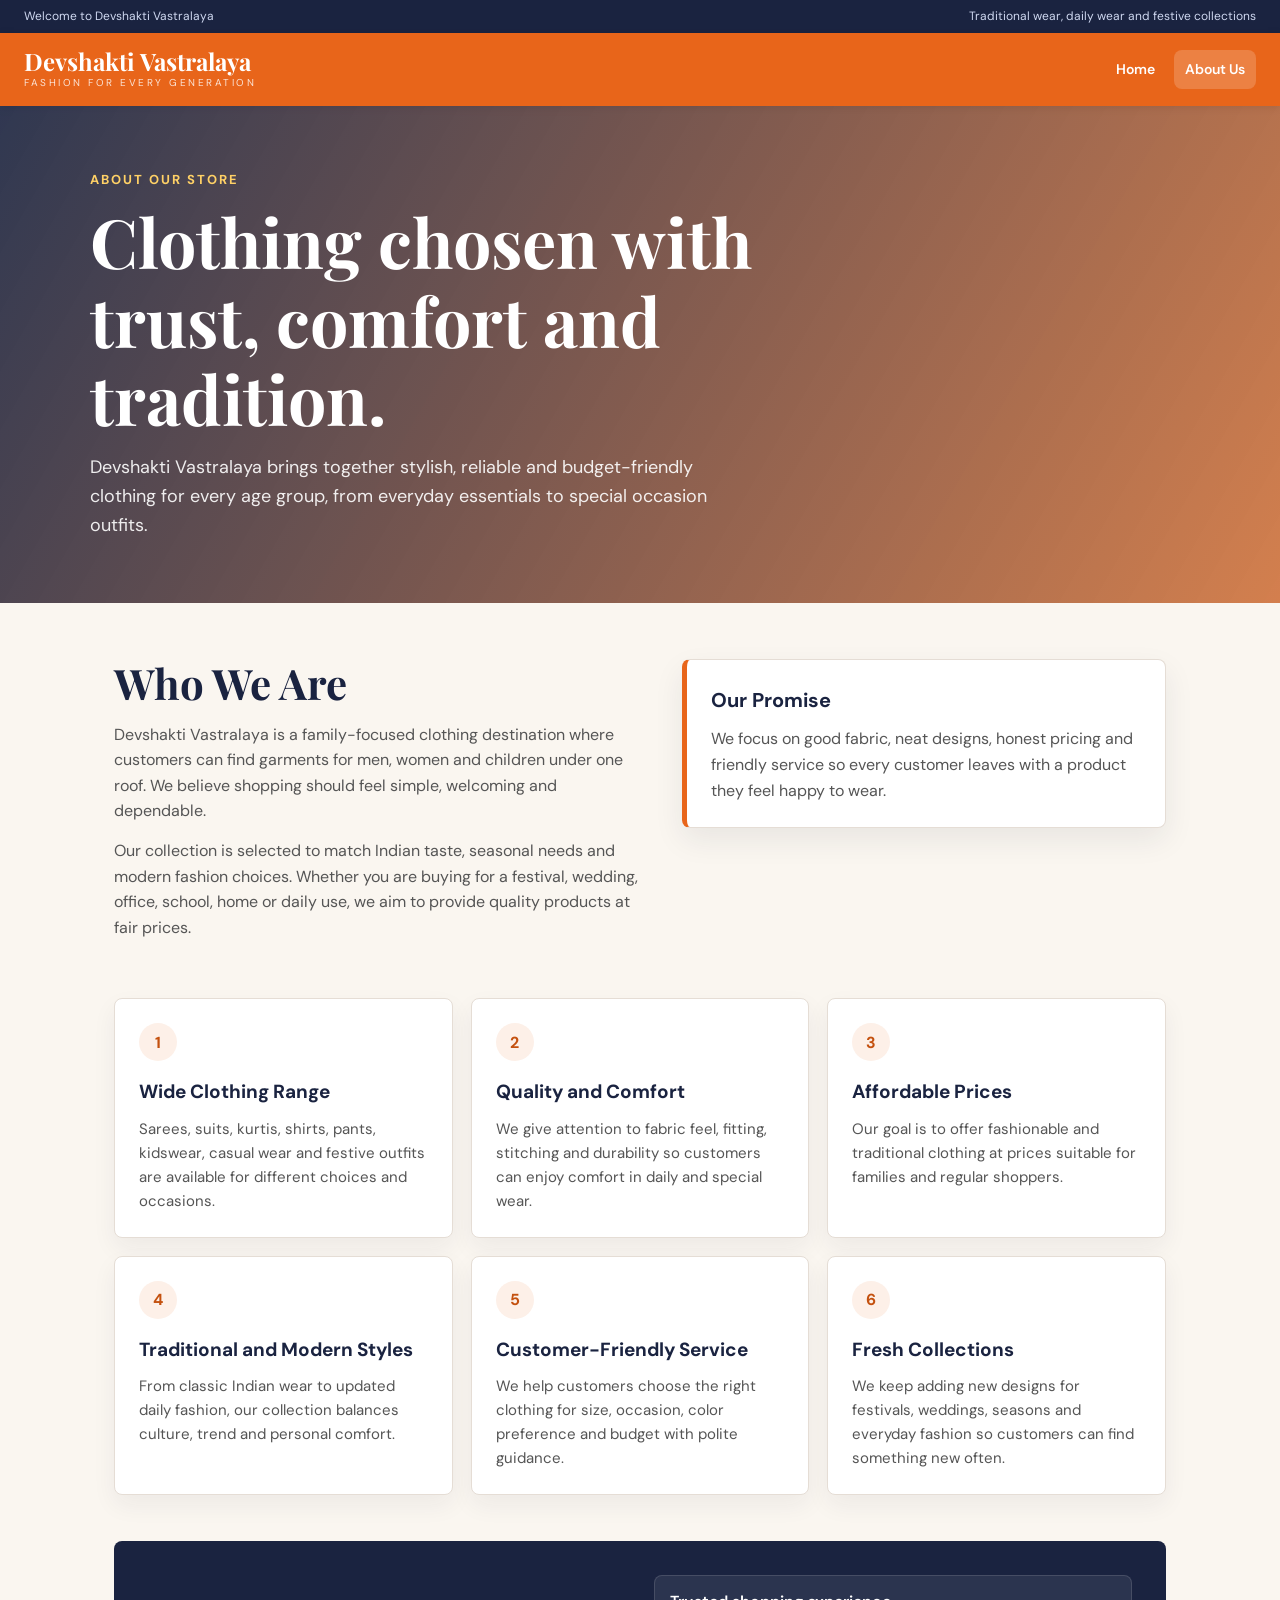
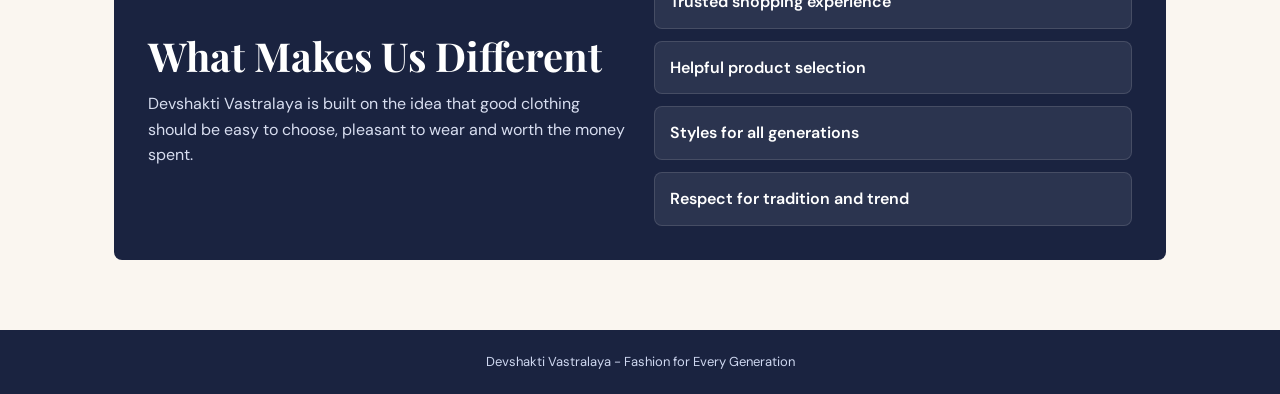
==== aboutus.html @ 8c744406 "add aboutus pages" ====
<!DOCTYPE html>
<html lang="en">

<head>
  <meta charset="UTF-8" />
  <meta name="viewport" content="width=device-width, initial-scale=1.0" />
  <title>About Us - Devshakti Vastralaya</title>
  <link
    href="https://fonts.googleapis.com/css2?family=Playfair+Display:wght@500;700&family=DM+Sans:wght@300;400;500;600;700&display=swap"
    rel="stylesheet" />
  <style>
    :root {
      --saffron: #E8651A;
      --saffron-dark: #C4510F;
      --saffron-light: #FDF0E8;
      --navy: #1A2340;
      --navy-mid: #2C3A5C;
      --gold: #D4A017;
      --cream: #FAF6F0;
      --text: #1C1C1C;
      --text-mid: #555;
      --border: #E5DDD5;
      --white: #fff;
      --radius: 8px;
    }

    * {
      margin: 0;
      padding: 0;
      box-sizing: border-box;
    }

    body {
      font-family: 'DM Sans', sans-serif;
      color: var(--text);
      background: var(--cream);
      line-height: 1.6;
    }

    a {
      color: inherit;
      text-decoration: none;
    }

    .topbar {
      background: var(--navy);
      color: #cfd8f0;
      font-size: 12px;
      padding: 7px 24px;
      display: flex;
      justify-content: space-between;
      gap: 12px;
      flex-wrap: wrap;
    }

    .header {
      background: var(--saffron);
      color: var(--white);
      padding: 15px 24px;
      display: flex;
      justify-content: space-between;
      align-items: center;
      gap: 18px;
      box-shadow: 0 2px 8px rgba(0, 0, 0, 0.18);
    }

    .logo-text {
      font-family: 'Playfair Display', serif;
      font-size: 24px;
      font-weight: 700;
      line-height: 1.1;
    }

    .logo-sub {
      font-size: 10px;
      letter-spacing: 2.5px;
      text-transform: uppercase;
      color: rgba(255, 255, 255, 0.82);
    }

    .nav {
      display: flex;
      align-items: center;
      gap: 8px;
      flex-wrap: wrap;
    }

    .nav a {
      color: var(--white);
      font-size: 14px;
      font-weight: 600;
      padding: 8px 11px;
      border-radius: var(--radius);
      transition: background .2s;
    }

    .nav a:hover,
    .nav a.active {
      background: rgba(255, 255, 255, 0.18);
    }

    .hero {
      background:
        linear-gradient(120deg, rgba(26, 35, 64, 0.9), rgba(196, 81, 15, 0.72)),
        url("https://images.unsplash.com/photo-1603252109303-2751441dd157?auto=format&fit=crop&w=1600&q=80") center/cover;
      color: var(--white);
      min-height: 340px;
      display: grid;
      align-items: center;
      padding: 64px 24px;
    }

    .hero-inner,
    .content {
      width: min(1100px, 100%);
      margin: 0 auto;
    }

    .eyebrow {
      color: #FFD166;
      font-size: 13px;
      font-weight: 700;
      letter-spacing: 2px;
      text-transform: uppercase;
      margin-bottom: 12px;
    }

    h1,
    h2 {
      font-family: 'Playfair Display', serif;
      line-height: 1.15;
    }

    h1 {
      font-size: clamp(38px, 6vw, 68px);
      max-width: 760px;
      margin-bottom: 16px;
    }

    .hero p {
      max-width: 660px;
      font-size: 18px;
      color: rgba(255, 255, 255, 0.9);
    }

    .content {
      padding: 56px 24px 70px;
    }

    .intro {
      display: grid;
      grid-template-columns: 1.05fr .95fr;
      gap: 34px;
      align-items: start;
      margin-bottom: 44px;
    }

    .section-title {
      color: var(--navy);
      font-size: clamp(28px, 4vw, 42px);
      margin-bottom: 14px;
    }

    .intro p {
      color: var(--text-mid);
      font-size: 16px;
      margin-bottom: 14px;
    }

    .highlight-box {
      background: var(--white);
      border: 1px solid var(--border);
      border-left: 5px solid var(--saffron);
      border-radius: var(--radius);
      padding: 24px;
      box-shadow: 0 12px 30px rgba(26, 35, 64, 0.08);
    }

    .highlight-box h3 {
      color: var(--navy);
      font-size: 20px;
      margin-bottom: 10px;
    }

    .highlight-box p {
      color: var(--text-mid);
      margin: 0;
    }

    .points {
      display: grid;
      grid-template-columns: repeat(3, 1fr);
      gap: 18px;
      margin-bottom: 46px;
    }

    .point {
      background: var(--white);
      border: 1px solid var(--border);
      border-radius: var(--radius);
      padding: 24px;
      min-height: 190px;
      box-shadow: 0 10px 24px rgba(26, 35, 64, 0.06);
    }

    .point-number {
      width: 38px;
      height: 38px;
      border-radius: 50%;
      display: grid;
      place-items: center;
      background: var(--saffron-light);
      color: var(--saffron-dark);
      font-weight: 700;
      margin-bottom: 16px;
    }

    .point h3 {
      color: var(--navy);
      font-size: 19px;
      margin-bottom: 9px;
    }

    .point p {
      color: var(--text-mid);
      font-size: 15px;
    }

    .values {
      background: var(--navy);
      color: var(--white);
      border-radius: var(--radius);
      padding: 34px;
      display: grid;
      grid-template-columns: 1fr 1fr;
      gap: 28px;
      align-items: center;
    }

    .values h2 {
      font-size: clamp(28px, 4vw, 40px);
      margin-bottom: 12px;
    }

    .values p {
      color: #d8def0;
    }

    .value-list {
      list-style: none;
      display: grid;
      gap: 12px;
    }

    .value-list li {
      background: rgba(255, 255, 255, 0.08);
      border: 1px solid rgba(255, 255, 255, 0.12);
      border-radius: var(--radius);
      padding: 13px 15px;
      font-weight: 600;
    }

    .footer {
      background: var(--navy);
      color: #cfd8f0;
      text-align: center;
      padding: 22px 24px;
      font-size: 13px;
    }

    @media (max-width: 850px) {
      .header {
        align-items: flex-start;
        flex-direction: column;
      }

      .intro,
      .values {
        grid-template-columns: 1fr;
      }

      .points {
        grid-template-columns: 1fr 1fr;
      }
    }

    @media (max-width: 560px) {
      .topbar,
      .header,
      .hero,
      .content {
        padding-left: 18px;
        padding-right: 18px;
      }

      .hero {
        min-height: 300px;
      }

      .points {
        grid-template-columns: 1fr;
      }

      .values {
        padding: 24px;
      }
    }
  </style>
</head>

<body>
  <div class="topbar">
    <span>Welcome to Devshakti Vastralaya</span>
    <span>Traditional wear, daily wear and festive collections</span>
  </div>

  <header class="header">
    <a href="index.html" aria-label="Go to homepage">
      <div class="logo-text">Devshakti Vastralaya</div>
      <div class="logo-sub">Fashion for Every Generation</div>
    </a>
    <nav class="nav" aria-label="Main navigation">
      <a href="index.html">Home</a>
      <a class="active" href="aboutus.html">About Us</a>
    </nav>
  </header>

  <main>
    <section class="hero">
      <div class="hero-inner">
        <div class="eyebrow">About Our Store</div>
        <h1>Clothing chosen with trust, comfort and tradition.</h1>
        <p>
          Devshakti Vastralaya brings together stylish, reliable and budget-friendly clothing for every age group,
          from everyday essentials to special occasion outfits.
        </p>
      </div>
    </section>

    <section class="content">
      <div class="intro">
        <div>
          <h2 class="section-title">Who We Are</h2>
          <p>
            Devshakti Vastralaya is a family-focused clothing destination where customers can find garments for men,
            women and children under one roof. We believe shopping should feel simple, welcoming and dependable.
          </p>
          <p>
            Our collection is selected to match Indian taste, seasonal needs and modern fashion choices. Whether you
            are buying for a festival, wedding, office, school, home or daily use, we aim to provide quality products at
            fair prices.
          </p>
        </div>

        <aside class="highlight-box">
          <h3>Our Promise</h3>
          <p>
            We focus on good fabric, neat designs, honest pricing and friendly service so every customer leaves with a
            product they feel happy to wear.
          </p>
        </aside>
      </div>

      <div class="points" aria-label="About Devshakti Vastralaya highlights">
        <article class="point">
          <div class="point-number">1</div>
          <h3>Wide Clothing Range</h3>
          <p>
            Sarees, suits, kurtis, shirts, pants, kidswear, casual wear and festive outfits are available for different
            choices and occasions.
          </p>
        </article>

        <article class="point">
          <div class="point-number">2</div>
          <h3>Quality and Comfort</h3>
          <p>
            We give attention to fabric feel, fitting, stitching and durability so customers can enjoy comfort in daily
            and special wear.
          </p>
        </article>

        <article class="point">
          <div class="point-number">3</div>
          <h3>Affordable Prices</h3>
          <p>
            Our goal is to offer fashionable and traditional clothing at prices suitable for families and regular
            shoppers.
          </p>
        </article>

        <article class="point">
          <div class="point-number">4</div>
          <h3>Traditional and Modern Styles</h3>
          <p>
            From classic Indian wear to updated daily fashion, our collection balances culture, trend and personal
            comfort.
          </p>
        </article>

        <article class="point">
          <div class="point-number">5</div>
          <h3>Customer-Friendly Service</h3>
          <p>
            We help customers choose the right clothing for size, occasion, color preference and budget with polite
            guidance.
          </p>
        </article>

        <article class="point">
          <div class="point-number">6</div>
          <h3>Fresh Collections</h3>
          <p>
            We keep adding new designs for festivals, weddings, seasons and everyday fashion so customers can find
            something new often.
          </p>
        </article>
      </div>

      <section class="values" aria-label="Devshakti Vastralaya values">
        <div>
          <h2>What Makes Us Different</h2>
          <p>
            Devshakti Vastralaya is built on the idea that good clothing should be easy to choose, pleasant to wear and
            worth the money spent.
          </p>
        </div>
        <ul class="value-list">
          <li>Trusted shopping experience</li>
          <li>Helpful product selection</li>
          <li>Styles for all generations</li>
          <li>Respect for tradition and trend</li>
        </ul>
      </section>
    </section>
  </main>

  <footer class="footer">
    <p>Devshakti Vastralaya - Fashion for Every Generation</p>
  </footer>
</body>

</html>
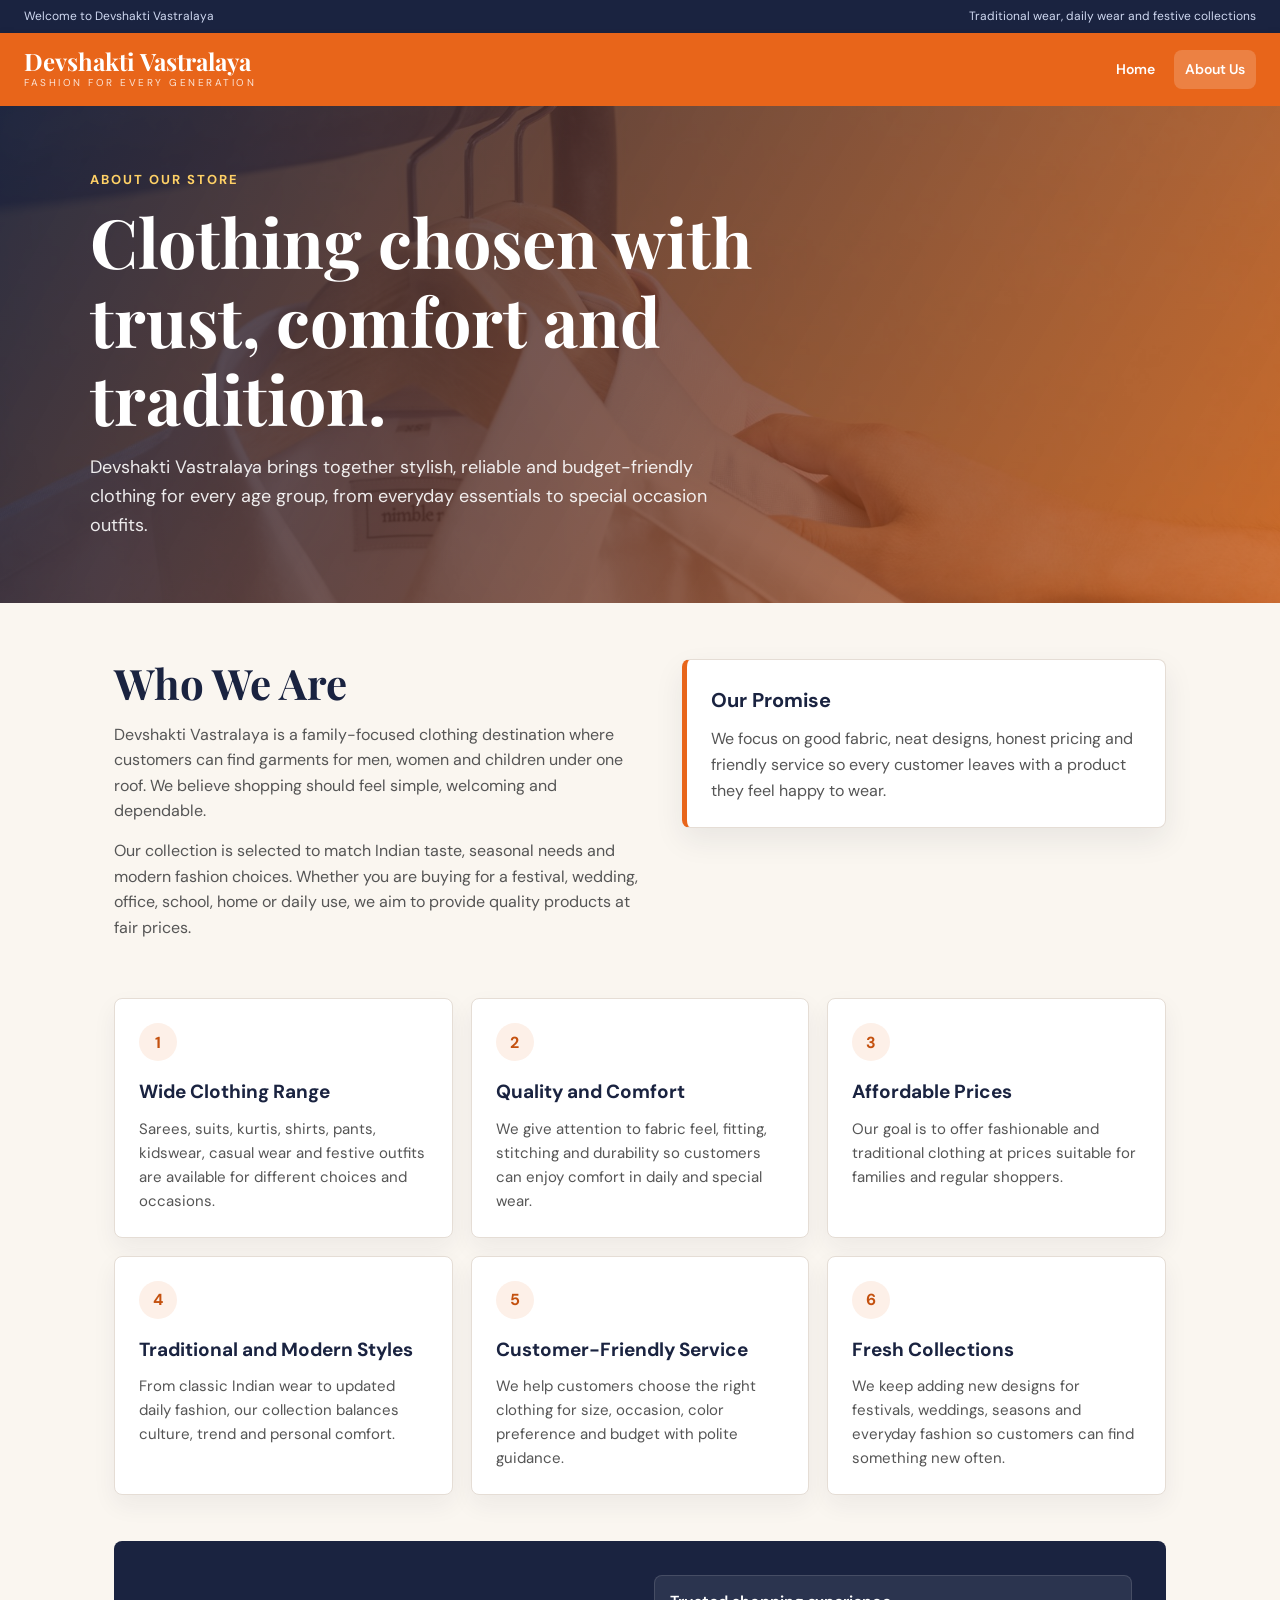
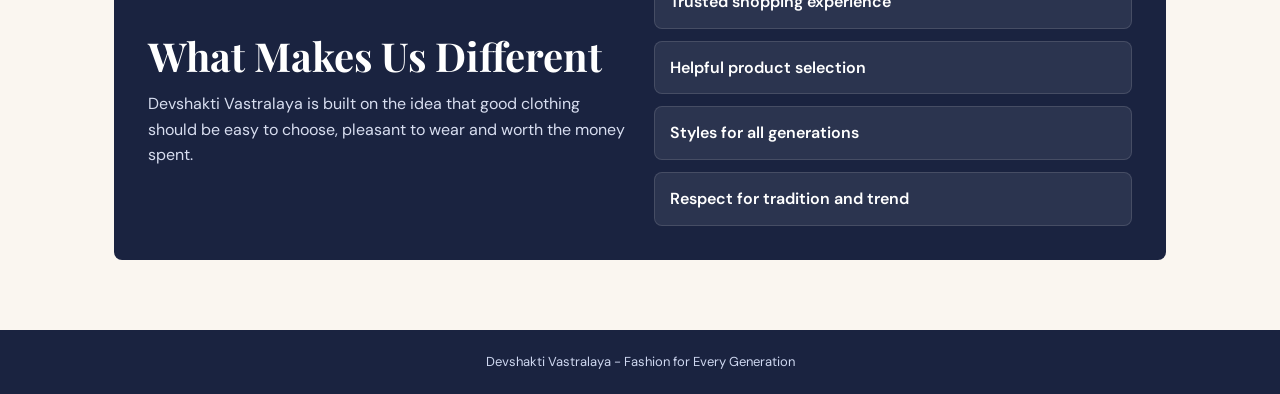
==== commit a8ea3e55: "update code all page" ====
--- a/aboutus.html
+++ b/aboutus.html
@@ -8,304 +8,7 @@
   <link
     href="https://fonts.googleapis.com/css2?family=Playfair+Display:wght@500;700&family=DM+Sans:wght@300;400;500;600;700&display=swap"
     rel="stylesheet" />
-  <style>
-    :root {
-      --saffron: #E8651A;
-      --saffron-dark: #C4510F;
-      --saffron-light: #FDF0E8;
-      --navy: #1A2340;
-      --navy-mid: #2C3A5C;
-      --gold: #D4A017;
-      --cream: #FAF6F0;
-      --text: #1C1C1C;
-      --text-mid: #555;
-      --border: #E5DDD5;
-      --white: #fff;
-      --radius: 8px;
-    }
-
-    * {
-      margin: 0;
-      padding: 0;
-      box-sizing: border-box;
-    }
-
-    body {
-      font-family: 'DM Sans', sans-serif;
-      color: var(--text);
-      background: var(--cream);
-      line-height: 1.6;
-    }
-
-    a {
-      color: inherit;
-      text-decoration: none;
-    }
-
-    .topbar {
-      background: var(--navy);
-      color: #cfd8f0;
-      font-size: 12px;
-      padding: 7px 24px;
-      display: flex;
-      justify-content: space-between;
-      gap: 12px;
-      flex-wrap: wrap;
-    }
-
-    .header {
-      background: var(--saffron);
-      color: var(--white);
-      padding: 15px 24px;
-      display: flex;
-      justify-content: space-between;
-      align-items: center;
-      gap: 18px;
-      box-shadow: 0 2px 8px rgba(0, 0, 0, 0.18);
-    }
-
-    .logo-text {
-      font-family: 'Playfair Display', serif;
-      font-size: 24px;
-      font-weight: 700;
-      line-height: 1.1;
-    }
-
-    .logo-sub {
-      font-size: 10px;
-      letter-spacing: 2.5px;
-      text-transform: uppercase;
-      color: rgba(255, 255, 255, 0.82);
-    }
-
-    .nav {
-      display: flex;
-      align-items: center;
-      gap: 8px;
-      flex-wrap: wrap;
-    }
-
-    .nav a {
-      color: var(--white);
-      font-size: 14px;
-      font-weight: 600;
-      padding: 8px 11px;
-      border-radius: var(--radius);
-      transition: background .2s;
-    }
-
-    .nav a:hover,
-    .nav a.active {
-      background: rgba(255, 255, 255, 0.18);
-    }
-
-    .hero {
-      background:
-        linear-gradient(120deg, rgba(26, 35, 64, 0.9), rgba(196, 81, 15, 0.72)),
-        url("https://images.unsplash.com/photo-1603252109303-2751441dd157?auto=format&fit=crop&w=1600&q=80") center/cover;
-      color: var(--white);
-      min-height: 340px;
-      display: grid;
-      align-items: center;
-      padding: 64px 24px;
-    }
-
-    .hero-inner,
-    .content {
-      width: min(1100px, 100%);
-      margin: 0 auto;
-    }
-
-    .eyebrow {
-      color: #FFD166;
-      font-size: 13px;
-      font-weight: 700;
-      letter-spacing: 2px;
-      text-transform: uppercase;
-      margin-bottom: 12px;
-    }
-
-    h1,
-    h2 {
-      font-family: 'Playfair Display', serif;
-      line-height: 1.15;
-    }
-
-    h1 {
-      font-size: clamp(38px, 6vw, 68px);
-      max-width: 760px;
-      margin-bottom: 16px;
-    }
-
-    .hero p {
-      max-width: 660px;
-      font-size: 18px;
-      color: rgba(255, 255, 255, 0.9);
-    }
-
-    .content {
-      padding: 56px 24px 70px;
-    }
-
-    .intro {
-      display: grid;
-      grid-template-columns: 1.05fr .95fr;
-      gap: 34px;
-      align-items: start;
-      margin-bottom: 44px;
-    }
-
-    .section-title {
-      color: var(--navy);
-      font-size: clamp(28px, 4vw, 42px);
-      margin-bottom: 14px;
-    }
-
-    .intro p {
-      color: var(--text-mid);
-      font-size: 16px;
-      margin-bottom: 14px;
-    }
-
-    .highlight-box {
-      background: var(--white);
-      border: 1px solid var(--border);
-      border-left: 5px solid var(--saffron);
-      border-radius: var(--radius);
-      padding: 24px;
-      box-shadow: 0 12px 30px rgba(26, 35, 64, 0.08);
-    }
-
-    .highlight-box h3 {
-      color: var(--navy);
-      font-size: 20px;
-      margin-bottom: 10px;
-    }
-
-    .highlight-box p {
-      color: var(--text-mid);
-      margin: 0;
-    }
-
-    .points {
-      display: grid;
-      grid-template-columns: repeat(3, 1fr);
-      gap: 18px;
-      margin-bottom: 46px;
-    }
-
-    .point {
-      background: var(--white);
-      border: 1px solid var(--border);
-      border-radius: var(--radius);
-      padding: 24px;
-      min-height: 190px;
-      box-shadow: 0 10px 24px rgba(26, 35, 64, 0.06);
-    }
-
-    .point-number {
-      width: 38px;
-      height: 38px;
-      border-radius: 50%;
-      display: grid;
-      place-items: center;
-      background: var(--saffron-light);
-      color: var(--saffron-dark);
-      font-weight: 700;
-      margin-bottom: 16px;
-    }
-
-    .point h3 {
-      color: var(--navy);
-      font-size: 19px;
-      margin-bottom: 9px;
-    }
-
-    .point p {
-      color: var(--text-mid);
-      font-size: 15px;
-    }
-
-    .values {
-      background: var(--navy);
-      color: var(--white);
-      border-radius: var(--radius);
-      padding: 34px;
-      display: grid;
-      grid-template-columns: 1fr 1fr;
-      gap: 28px;
-      align-items: center;
-    }
-
-    .values h2 {
-      font-size: clamp(28px, 4vw, 40px);
-      margin-bottom: 12px;
-    }
-
-    .values p {
-      color: #d8def0;
-    }
-
-    .value-list {
-      list-style: none;
-      display: grid;
-      gap: 12px;
-    }
-
-    .value-list li {
-      background: rgba(255, 255, 255, 0.08);
-      border: 1px solid rgba(255, 255, 255, 0.12);
-      border-radius: var(--radius);
-      padding: 13px 15px;
-      font-weight: 600;
-    }
-
-    .footer {
-      background: var(--navy);
-      color: #cfd8f0;
-      text-align: center;
-      padding: 22px 24px;
-      font-size: 13px;
-    }
-
-    @media (max-width: 850px) {
-      .header {
-        align-items: flex-start;
-        flex-direction: column;
-      }
-
-      .intro,
-      .values {
-        grid-template-columns: 1fr;
-      }
-
-      .points {
-        grid-template-columns: 1fr 1fr;
-      }
-    }
-
-    @media (max-width: 560px) {
-      .topbar,
-      .header,
-      .hero,
-      .content {
-        padding-left: 18px;
-        padding-right: 18px;
-      }
-
-      .hero {
-        min-height: 300px;
-      }
-
-      .points {
-        grid-template-columns: 1fr;
-      }
-
-      .values {
-        padding: 24px;
-      }
-    }
-  </style>
+  <link rel="stylesheet" href="css/aboutus.css" />
 </head>
 
 <body>
--- a/css/aboutus.css
+++ b/css/aboutus.css
@@ -0,0 +1,296 @@
+:root {
+      --saffron: #E8651A;
+      --saffron-dark: #C4510F;
+      --saffron-light: #FDF0E8;
+      --navy: #1A2340;
+      --navy-mid: #2C3A5C;
+      --gold: #D4A017;
+      --cream: #FAF6F0;
+      --text: #1C1C1C;
+      --text-mid: #555;
+      --border: #E5DDD5;
+      --white: #fff;
+      --radius: 8px;
+    }
+
+    * {
+      margin: 0;
+      padding: 0;
+      box-sizing: border-box;
+    }
+
+    body {
+      font-family: 'DM Sans', sans-serif;
+      color: var(--text);
+      background: var(--cream);
+      line-height: 1.6;
+    }
+
+    a {
+      color: inherit;
+      text-decoration: none;
+    }
+
+    .topbar {
+      background: var(--navy);
+      color: #cfd8f0;
+      font-size: 12px;
+      padding: 7px 24px;
+      display: flex;
+      justify-content: space-between;
+      gap: 12px;
+      flex-wrap: wrap;
+    }
+
+    .header {
+      background: var(--saffron);
+      color: var(--white);
+      padding: 15px 24px;
+      display: flex;
+      justify-content: space-between;
+      align-items: center;
+      gap: 18px;
+      box-shadow: 0 2px 8px rgba(0, 0, 0, 0.18);
+    }
+
+    .logo-text {
+      font-family: 'Playfair Display', serif;
+      font-size: 24px;
+      font-weight: 700;
+      line-height: 1.1;
+    }
+
+    .logo-sub {
+      font-size: 10px;
+      letter-spacing: 2.5px;
+      text-transform: uppercase;
+      color: rgba(255, 255, 255, 0.82);
+    }
+
+    .nav {
+      display: flex;
+      align-items: center;
+      gap: 8px;
+      flex-wrap: wrap;
+    }
+
+    .nav a {
+      color: var(--white);
+      font-size: 14px;
+      font-weight: 600;
+      padding: 8px 11px;
+      border-radius: var(--radius);
+      transition: background .2s;
+    }
+
+    .nav a:hover,
+    .nav a.active {
+      background: rgba(255, 255, 255, 0.18);
+    }
+
+    .hero {
+      background:
+        linear-gradient(120deg, rgba(26, 35, 64, 0.9), rgba(196, 81, 15, 0.72)),
+        url("../assets/images/about-hero.jpg") center/cover;
+      color: var(--white);
+      min-height: 340px;
+      display: grid;
+      align-items: center;
+      padding: 64px 24px;
+    }
+
+    .hero-inner,
+    .content {
+      width: min(1100px, 100%);
+      margin: 0 auto;
+    }
+
+    .eyebrow {
+      color: #FFD166;
+      font-size: 13px;
+      font-weight: 700;
+      letter-spacing: 2px;
+      text-transform: uppercase;
+      margin-bottom: 12px;
+    }
+
+    h1,
+    h2 {
+      font-family: 'Playfair Display', serif;
+      line-height: 1.15;
+    }
+
+    h1 {
+      font-size: clamp(38px, 6vw, 68px);
+      max-width: 760px;
+      margin-bottom: 16px;
+    }
+
+    .hero p {
+      max-width: 660px;
+      font-size: 18px;
+      color: rgba(255, 255, 255, 0.9);
+    }
+
+    .content {
+      padding: 56px 24px 70px;
+    }
+
+    .intro {
+      display: grid;
+      grid-template-columns: 1.05fr .95fr;
+      gap: 34px;
+      align-items: start;
+      margin-bottom: 44px;
+    }
+
+    .section-title {
+      color: var(--navy);
+      font-size: clamp(28px, 4vw, 42px);
+      margin-bottom: 14px;
+    }
+
+    .intro p {
+      color: var(--text-mid);
+      font-size: 16px;
+      margin-bottom: 14px;
+    }
+
+    .highlight-box {
+      background: var(--white);
+      border: 1px solid var(--border);
+      border-left: 5px solid var(--saffron);
+      border-radius: var(--radius);
+      padding: 24px;
+      box-shadow: 0 12px 30px rgba(26, 35, 64, 0.08);
+    }
+
+    .highlight-box h3 {
+      color: var(--navy);
+      font-size: 20px;
+      margin-bottom: 10px;
+    }
+
+    .highlight-box p {
+      color: var(--text-mid);
+      margin: 0;
+    }
+
+    .points {
+      display: grid;
+      grid-template-columns: repeat(3, 1fr);
+      gap: 18px;
+      margin-bottom: 46px;
+    }
+
+    .point {
+      background: var(--white);
+      border: 1px solid var(--border);
+      border-radius: var(--radius);
+      padding: 24px;
+      min-height: 190px;
+      box-shadow: 0 10px 24px rgba(26, 35, 64, 0.06);
+    }
+
+    .point-number {
+      width: 38px;
+      height: 38px;
+      border-radius: 50%;
+      display: grid;
+      place-items: center;
+      background: var(--saffron-light);
+      color: var(--saffron-dark);
+      font-weight: 700;
+      margin-bottom: 16px;
+    }
+
+    .point h3 {
+      color: var(--navy);
+      font-size: 19px;
+      margin-bottom: 9px;
+    }
+
+    .point p {
+      color: var(--text-mid);
+      font-size: 15px;
+    }
+
+    .values {
+      background: var(--navy);
+      color: var(--white);
+      border-radius: var(--radius);
+      padding: 34px;
+      display: grid;
+      grid-template-columns: 1fr 1fr;
+      gap: 28px;
+      align-items: center;
+    }
+
+    .values h2 {
+      font-size: clamp(28px, 4vw, 40px);
+      margin-bottom: 12px;
+    }
+
+    .values p {
+      color: #d8def0;
+    }
+
+    .value-list {
+      list-style: none;
+      display: grid;
+      gap: 12px;
+    }
+
+    .value-list li {
+      background: rgba(255, 255, 255, 0.08);
+      border: 1px solid rgba(255, 255, 255, 0.12);
+      border-radius: var(--radius);
+      padding: 13px 15px;
+      font-weight: 600;
+    }
+
+    .footer {
+      background: var(--navy);
+      color: #cfd8f0;
+      text-align: center;
+      padding: 22px 24px;
+      font-size: 13px;
+    }
+
+    @media (max-width: 850px) {
+      .header {
+        align-items: flex-start;
+        flex-direction: column;
+      }
+
+      .intro,
+      .values {
+        grid-template-columns: 1fr;
+      }
+
+      .points {
+        grid-template-columns: 1fr 1fr;
+      }
+    }
+
+    @media (max-width: 560px) {
+      .topbar,
+      .header,
+      .hero,
+      .content {
+        padding-left: 18px;
+        padding-right: 18px;
+      }
+
+      .hero {
+        min-height: 300px;
+      }
+
+      .points {
+        grid-template-columns: 1fr;
+      }
+
+      .values {
+        padding: 24px;
+      }
+    }
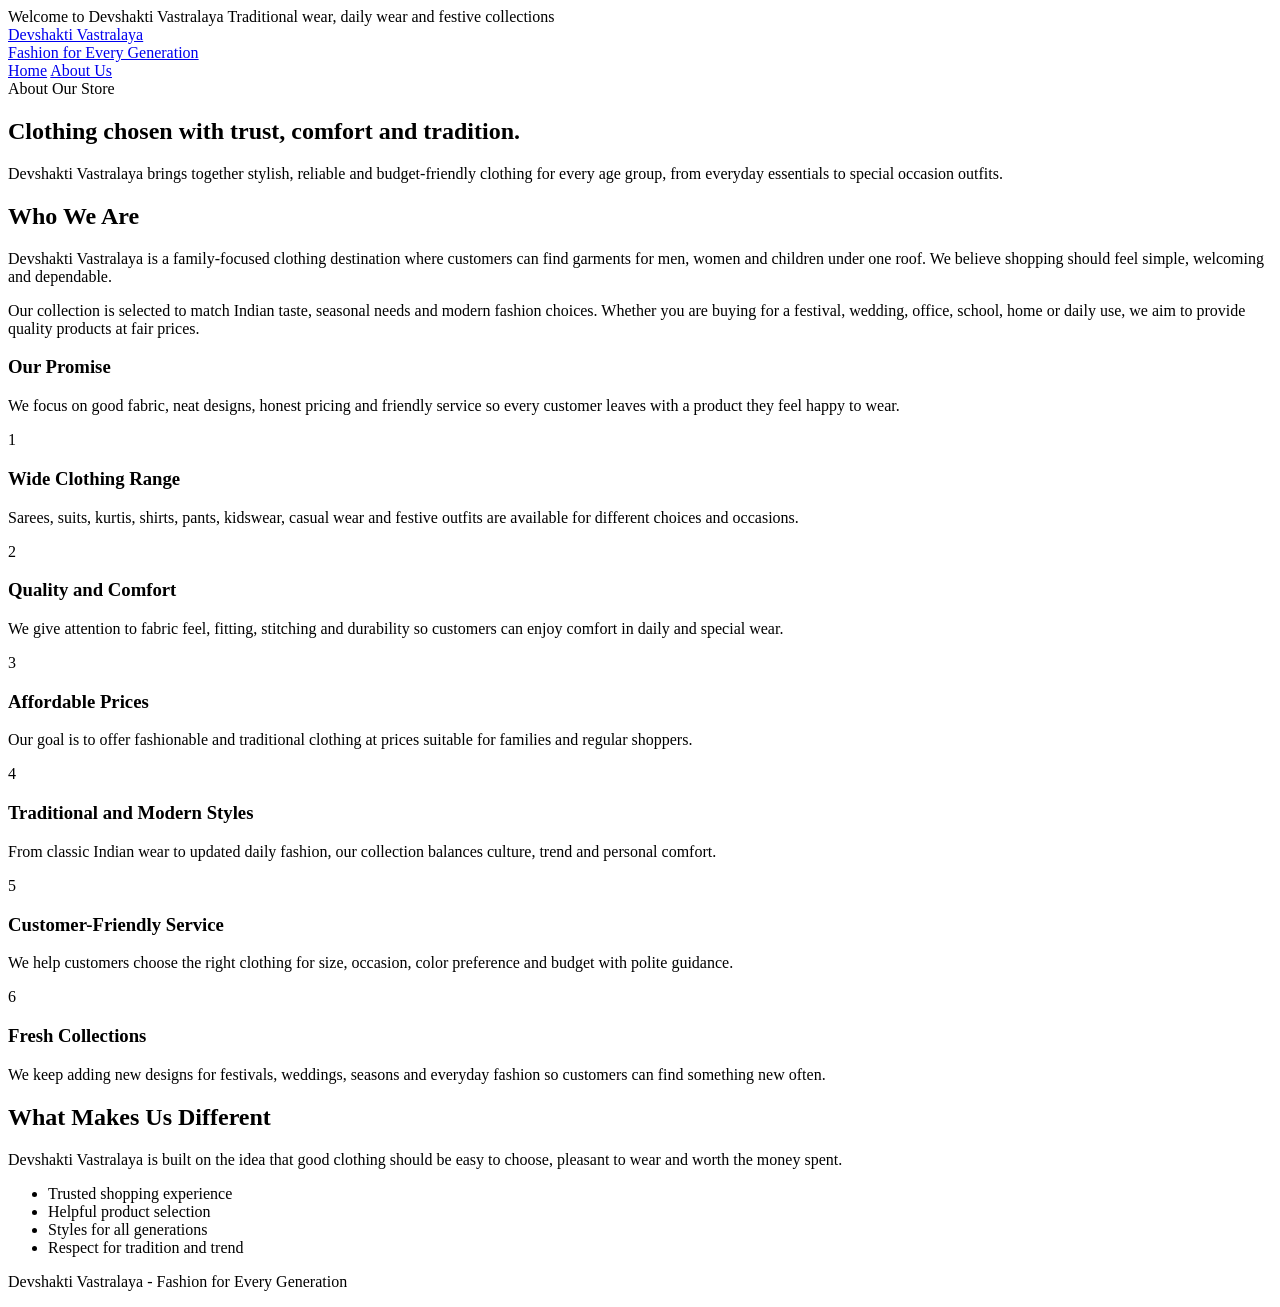
==== commit 5aca83fe: "scss file added" ====
--- a/aboutus.html
+++ b/aboutus.html
@@ -24,7 +24,7 @@
     </a>
     <nav class="nav" aria-label="Main navigation">
       <a href="index.html">Home</a>
-      <a class="active" href="aboutus.html">About Us</a>
+      <a class="active" href="scss/aboutus.css">About Us</a>
     </nav>
   </header>
 
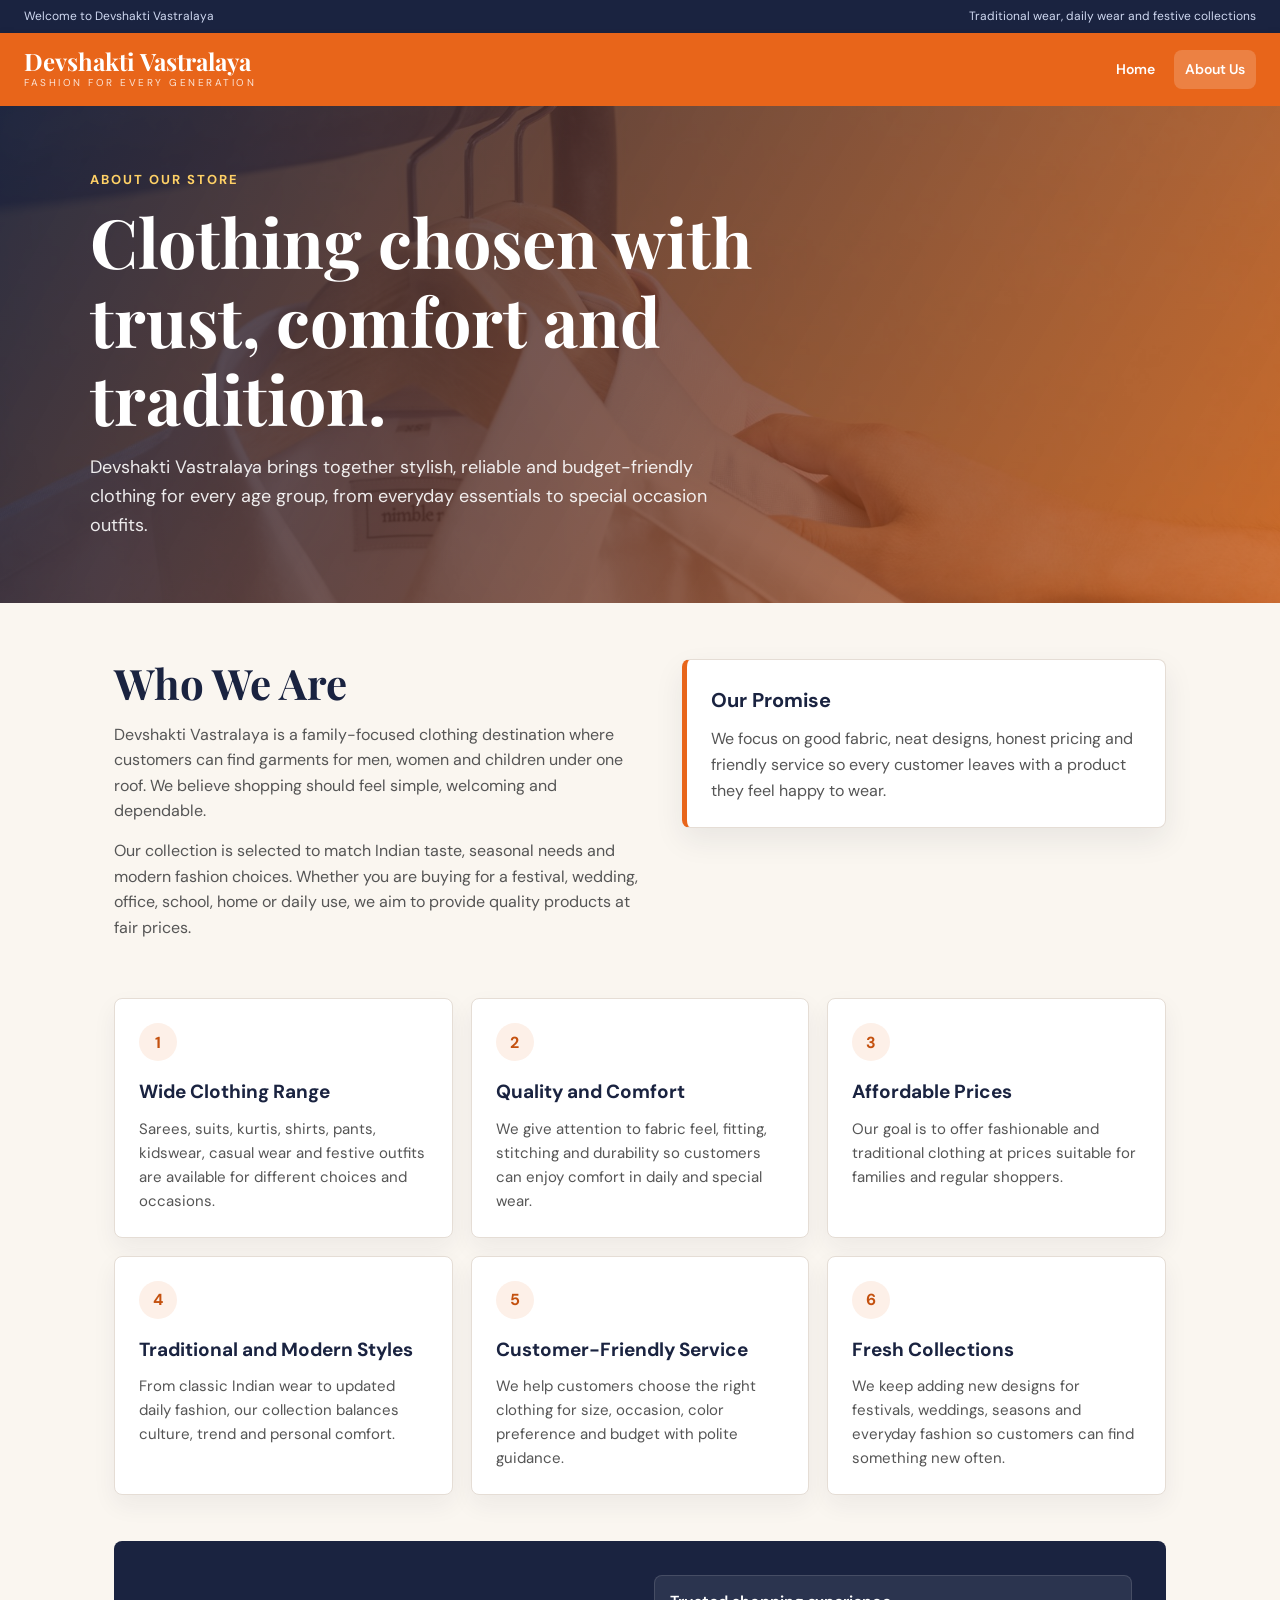
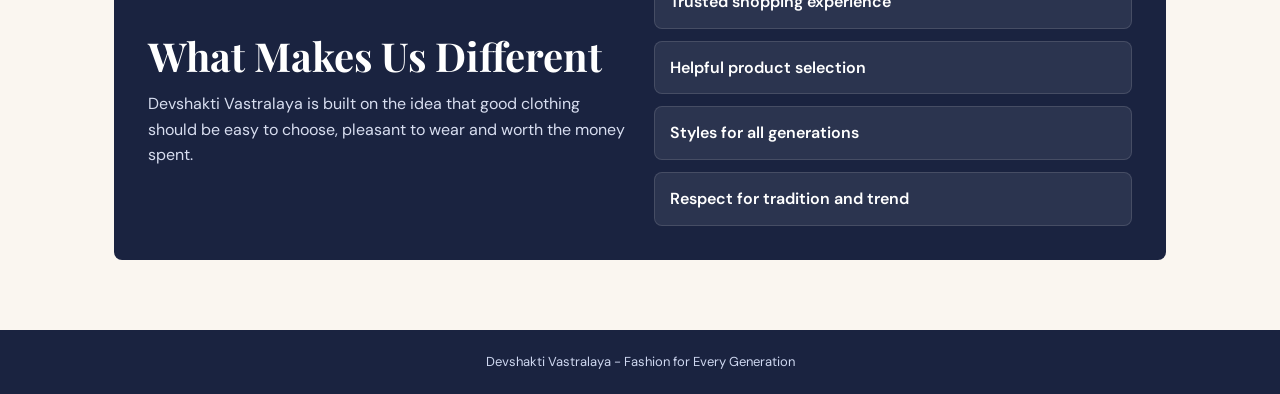
==== commit 554f74da: "scss refactor" ====
--- a/aboutus.html
+++ b/aboutus.html
@@ -8,7 +8,7 @@
   <link
     href="https://fonts.googleapis.com/css2?family=Playfair+Display:wght@500;700&family=DM+Sans:wght@300;400;500;600;700&display=swap"
     rel="stylesheet" />
-  <link rel="stylesheet" href="css/aboutus.css" />
+  <link rel="stylesheet" href="./scss/aboutus.css" />
 </head>
 
 <body>
@@ -24,7 +24,7 @@
     </a>
     <nav class="nav" aria-label="Main navigation">
       <a href="index.html">Home</a>
-      <a class="active" href="scss/aboutus.css">About Us</a>
+      <a class="active" href="aboutus.html">About Us</a>
     </nav>
   </header>
 
--- a/scss/aboutus.css
+++ b/scss/aboutus.css
@@ -0,0 +1,288 @@
+:root {
+  --saffron: #E8651A;
+  --saffron-dark: #C4510F;
+  --saffron-light: #FDF0E8;
+  --navy: #1A2340;
+  --navy-mid: #2C3A5C;
+  --gold: #D4A017;
+  --cream: #FAF6F0;
+  --text: #1C1C1C;
+  --text-mid: #555;
+  --border: #E5DDD5;
+  --white: #fff;
+  --radius: 8px;
+}
+
+* {
+  margin: 0;
+  padding: 0;
+  box-sizing: border-box;
+}
+
+body {
+  font-family: "DM Sans", sans-serif;
+  color: var(--text);
+  background: var(--cream);
+  line-height: 1.6;
+}
+
+a {
+  color: inherit;
+  text-decoration: none;
+}
+
+.topbar {
+  background: var(--navy);
+  color: #cfd8f0;
+  font-size: 12px;
+  padding: 7px 24px;
+  display: flex;
+  justify-content: space-between;
+  gap: 12px;
+  flex-wrap: wrap;
+}
+
+.header {
+  background: var(--saffron);
+  color: var(--white);
+  padding: 15px 24px;
+  display: flex;
+  justify-content: space-between;
+  align-items: center;
+  gap: 18px;
+  box-shadow: 0 2px 8px rgba(0, 0, 0, 0.18);
+}
+
+.logo-text {
+  font-family: "Playfair Display", serif;
+  font-size: 24px;
+  font-weight: 700;
+  line-height: 1.1;
+}
+
+.logo-sub {
+  font-size: 10px;
+  letter-spacing: 2.5px;
+  text-transform: uppercase;
+  color: rgba(255, 255, 255, 0.82);
+}
+
+.nav {
+  display: flex;
+  align-items: center;
+  gap: 8px;
+  flex-wrap: wrap;
+}
+
+.nav a {
+  color: var(--white);
+  font-size: 14px;
+  font-weight: 600;
+  padding: 8px 11px;
+  border-radius: var(--radius);
+  transition: background 0.2s;
+}
+
+.nav a:hover,
+.nav a.active {
+  background: rgba(255, 255, 255, 0.18);
+}
+
+.hero {
+  background: linear-gradient(120deg, rgba(26, 35, 64, 0.9), rgba(196, 81, 15, 0.72)), url("../assets/images/about-hero.jpg") center/cover;
+  color: var(--white);
+  min-height: 340px;
+  display: grid;
+  align-items: center;
+  padding: 64px 24px;
+}
+
+.hero-inner,
+.content {
+  width: min(1100px, 100%);
+  margin: 0 auto;
+}
+
+.eyebrow {
+  color: #FFD166;
+  font-size: 13px;
+  font-weight: 700;
+  letter-spacing: 2px;
+  text-transform: uppercase;
+  margin-bottom: 12px;
+}
+
+h1,
+h2 {
+  font-family: "Playfair Display", serif;
+  line-height: 1.15;
+}
+
+h1 {
+  font-size: clamp(38px, 6vw, 68px);
+  max-width: 760px;
+  margin-bottom: 16px;
+}
+
+.hero p {
+  max-width: 660px;
+  font-size: 18px;
+  color: rgba(255, 255, 255, 0.9);
+}
+
+.content {
+  padding: 56px 24px 70px;
+}
+
+.intro {
+  display: grid;
+  grid-template-columns: 1.05fr 0.95fr;
+  gap: 34px;
+  align-items: start;
+  margin-bottom: 44px;
+}
+
+.section-title {
+  color: var(--navy);
+  font-size: clamp(28px, 4vw, 42px);
+  margin-bottom: 14px;
+}
+
+.intro p {
+  color: var(--text-mid);
+  font-size: 16px;
+  margin-bottom: 14px;
+}
+
+.highlight-box {
+  background: var(--white);
+  border: 1px solid var(--border);
+  border-left: 5px solid var(--saffron);
+  border-radius: var(--radius);
+  padding: 24px;
+  box-shadow: 0 12px 30px rgba(26, 35, 64, 0.08);
+}
+
+.highlight-box h3 {
+  color: var(--navy);
+  font-size: 20px;
+  margin-bottom: 10px;
+}
+
+.highlight-box p {
+  color: var(--text-mid);
+  margin: 0;
+}
+
+.points {
+  display: grid;
+  grid-template-columns: repeat(3, 1fr);
+  gap: 18px;
+  margin-bottom: 46px;
+}
+
+.point {
+  background: var(--white);
+  border: 1px solid var(--border);
+  border-radius: var(--radius);
+  padding: 24px;
+  min-height: 190px;
+  box-shadow: 0 10px 24px rgba(26, 35, 64, 0.06);
+}
+
+.point-number {
+  width: 38px;
+  height: 38px;
+  border-radius: 50%;
+  display: grid;
+  place-items: center;
+  background: var(--saffron-light);
+  color: var(--saffron-dark);
+  font-weight: 700;
+  margin-bottom: 16px;
+}
+
+.point h3 {
+  color: var(--navy);
+  font-size: 19px;
+  margin-bottom: 9px;
+}
+
+.point p {
+  color: var(--text-mid);
+  font-size: 15px;
+}
+
+.values {
+  background: var(--navy);
+  color: var(--white);
+  border-radius: var(--radius);
+  padding: 34px;
+  display: grid;
+  grid-template-columns: 1fr 1fr;
+  gap: 28px;
+  align-items: center;
+}
+
+.values h2 {
+  font-size: clamp(28px, 4vw, 40px);
+  margin-bottom: 12px;
+}
+
+.values p {
+  color: #d8def0;
+}
+
+.value-list {
+  list-style: none;
+  display: grid;
+  gap: 12px;
+}
+
+.value-list li {
+  background: rgba(255, 255, 255, 0.08);
+  border: 1px solid rgba(255, 255, 255, 0.12);
+  border-radius: var(--radius);
+  padding: 13px 15px;
+  font-weight: 600;
+}
+
+.footer {
+  background: var(--navy);
+  color: #cfd8f0;
+  text-align: center;
+  padding: 22px 24px;
+  font-size: 13px;
+}
+
+@media (max-width: 850px) {
+  .header {
+    align-items: flex-start;
+    flex-direction: column;
+  }
+  .intro,
+  .values {
+    grid-template-columns: 1fr;
+  }
+  .points {
+    grid-template-columns: 1fr 1fr;
+  }
+}
+@media (max-width: 560px) {
+  .topbar,
+  .header,
+  .hero,
+  .content {
+    padding-left: 18px;
+    padding-right: 18px;
+  }
+  .hero {
+    min-height: 300px;
+  }
+  .points {
+    grid-template-columns: 1fr;
+  }
+  .values {
+    padding: 24px;
+  }
+}/*# sourceMappingURL=aboutus.css.map */
